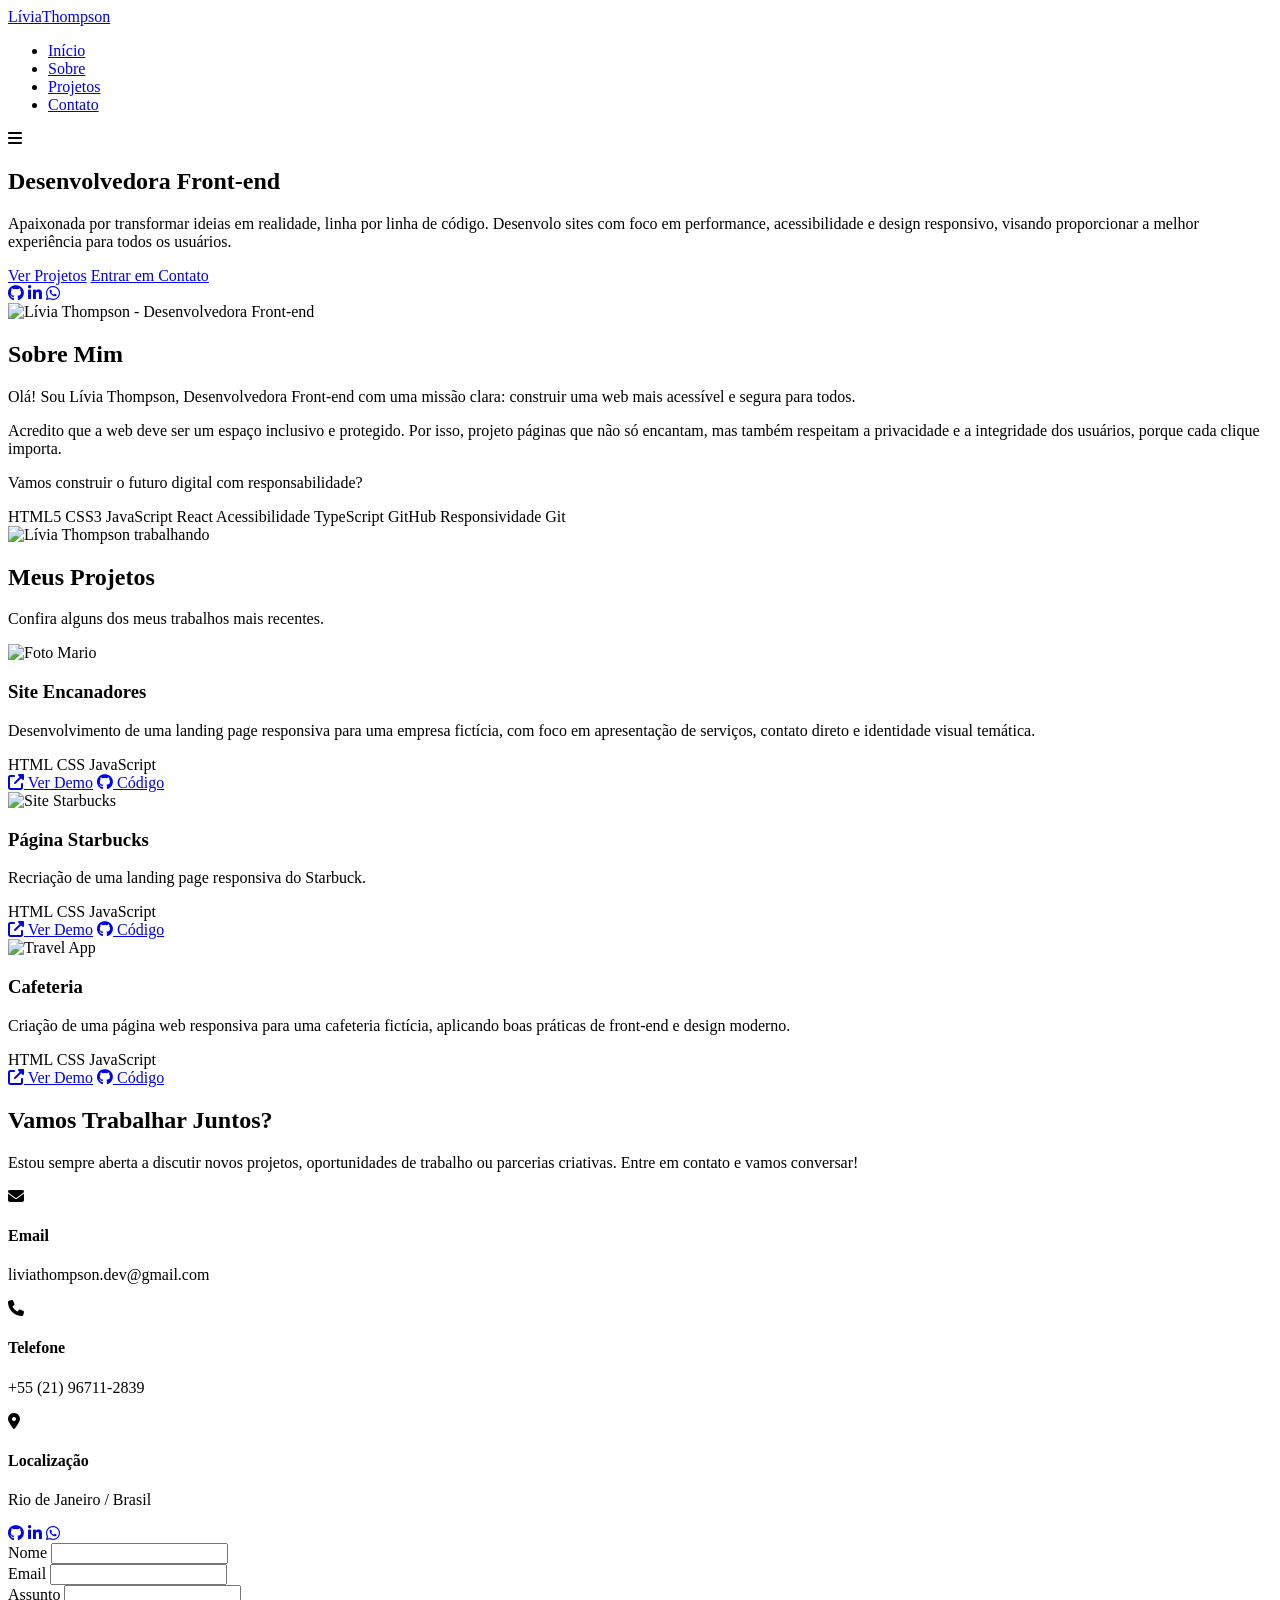
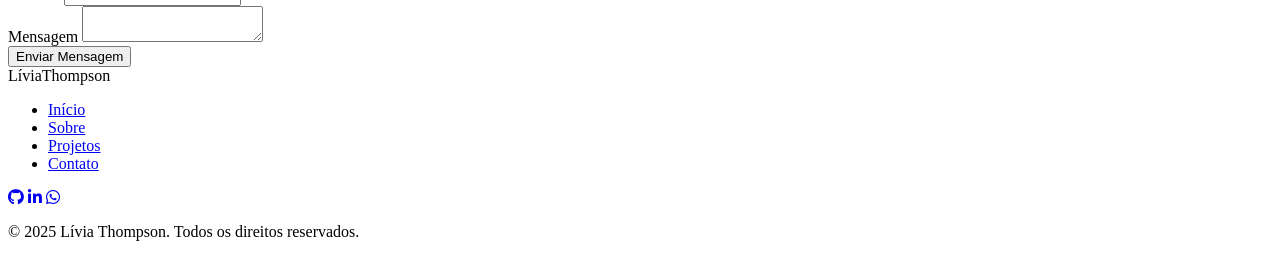
==== index.html @ 23cbab80 "Segundo Commit" ====
<!DOCTYPE html>
<html lang="pt-BR">

<head>
    <meta charset="UTF-8">
    <meta name="viewport" content="width=device-width, initial-scale=1.0">
    <title>Lívia Thompson - Desenvolvedora Front-end</title>
    <meta name="description"
        content="Portfólio de Lívia Thompson, desenvolvedora front-end especializada em React, Vue.js e desenvolvimento web responsivo. Confira meus projetos e entre em contato.">
    <meta name="keywords"
        content="desenvolvedora front-end, programadora, React, Vue.js, JavaScript, HTML, CSS, portfólio">
    <meta name="author" content="Lívia Thompson">
    <link rel="stylesheet" href="style.css">

    <!-- Open Graph / Facebook -->
    <meta property="og:type" content="website">
    <meta property="og:url" content="https://liviathompson.dev/">
    <meta property="og:title" content="Lívia Thompson - Desenvolvedora Front-end">
    <meta property="og:description"
        content="Portfólio de Lívia Thompson, desenvolvedora front-end especializada em React, Vue.js e desenvolvimento web responsivo.">
    <meta property="og:image" content="https://liviathompson.dev/images/og-image.jpg">

    <!-- Twitter -->
    <meta property="twitter:card" content="summary_large_image">
    <meta property="twitter:url" content="https://liviathompson.dev/">
    <meta property="twitter:title" content="Lívia Thompson - Desenvolvedora Front-end">
    <meta property="twitter:description"
        content="Portfólio de Lívia Thompson, desenvolvedora front-end especializada em React, Vue.js e desenvolvimento web responsivo.">
    <meta property="twitter:image" content="https://livia.thompson.dev/images/og-image.jpg">

    <!-- Favicon -->
    <link rel="icon" type="image/x-icon" href="/favicon.ico">

    <!-- Google Fonts -->
    <link rel="preconnect" href="https://fonts.googleapis.com">
    <link rel="preconnect" href="https://fonts.gstatic.com" crossorigin>
    <link
        href="https://fonts.googleapis.com/css2?family=Inter:wght@300;400;500;600;700&family=Poppins:wght@300;400;500;600;700&display=swap"
        rel="stylesheet">

    <!-- Font Awesome -->
    <link rel="stylesheet" href="https://cdnjs.cloudflare.com/ajax/libs/font-awesome/6.4.0/css/all.min.css">
</head>

<body>

    <!-- Header -->
    <header id="header">
        <div class="container">
            <nav class="navbar">
                <a href="#" class="logo">Lívia<span>Thompson</span></a>
                <ul class="nav-links">
                    <li><a href="#home" class="active">Início</a></li>
                    <li><a href="#about">Sobre</a></li>
                    <li><a href="#projects">Projetos</a></li>
                    <li><a href="#contact">Contato</a></li>
                </ul>
                <div class="hamburger">
                    <i class="fas fa-bars"></i>
                </div>
            </nav>
        </div>
    </header>

    <!-- Hero Section -->
    <section id="home" class="hero">
        <div class="container">
            <div class="hero-content">
                <div class="hero-text">
                    <h1>Desenvolvedora Front-end</h1>
                    <p>Apaixonada por transformar ideias em realidade, linha por linha de código. Desenvolo sites com foco em performance, acessibilidade e design responsivo, visando proporcionar a melhor experiência para todos os usuários.                    </p>
                    <div class="hero-btns">
                        <a href="#projects" class="btn btn-primary">Ver Projetos</a>
                        <a href="#contact" class="btn btn-outline">Entrar em Contato</a>
                    </div>
                    <div class="social-links">
                        <a href="https://github.com/Liviathompson" aria-label="GitHub" target="_blank"><i
                                class="fab fa-github"></i></a>
                        <a href="https://linkedin.com/in/líviaps-thompson-/" aria-label="LinkedIn" target="_blank"><i
                                class="fab fa-linkedin-in"></i></a>
                        <a href="https://api.whatsapp.com/send?phone=5521967112839&text=Ol%C3%A1,%20tenho%20interesse%20em%20fazer%20um%20or%C3%A7amento.%20Pode%20me%20ajudar?"
                            aria-label="whatsapp" target="_blank"><i class="fab fa-whatsapp"></i></a>
                    </div>
                </div>
                <div class="hero-image">
                    <img src="img/Lívia.jpg" alt="Lívia Thompson - Desenvolvedora Front-end">
                </div>
            </div>
        </div>
    </section>

    <!-- About Section -->
    <section id="about" class="about">
        <div class="container">
            <div class="about-content">
                <div class="about-text">
                    <h2>Sobre Mim</h2>
                    <p>Olá! Sou Lívia Thompson, Desenvolvedora Front-end com uma missão clara: construir uma web mais
                        acessível e segura para todos.
                    </p>

                    <p>Acredito que a web deve ser um espaço inclusivo e protegido. Por isso, projeto páginas que não
                        só encantam, mas também respeitam a privacidade e a integridade dos usuários, porque cada clique
                        importa.
                    <p>Vamos construir o futuro digital com responsabilidade?</p>

                    </p>
                    <div class="skills">
                        <span class="skill">HTML5</span>
                        <span class="skill">CSS3</span>
                        <span class="skill">JavaScript</span>
                        <span class="skill">React</span>
                        <span class="skill">Acessibilidade</span>
                        <span class="skill">TypeScript</span>
                        <span class="skill">GitHub</span>
                        <span class="skill">Responsividade</span>
                        <span class="skill">Git</span>
                    </div>
                </div>
                <div class="about-image">
                    <img src="img/livia1.jpg" alt="Lívia Thompson trabalhando">
                </div>
            </div>
        </div>
    </section>

    <!-- Projects Section -->
    <section id="projects" class="projects">
        <div class="container">
            <div class="text-center">
                <h2>Meus Projetos</h2>
                <p>Confira alguns dos meus trabalhos mais recentes.</p>
            </div>
            <div class="projects-grid">
                <!-- Project 1 -->
                <div class="project-card">
                    <div class="project-image">
                        <img src="img/mario.png" alt="Foto Mario">
                    </div>
                    <div class="project-info">
                        <h3>Site Encanadores</h3>
                        <p> Desenvolvimento de uma landing page responsiva para uma empresa fictícia, com foco em
                            apresentação de serviços, contato direto e identidade visual temática.</p>
                        <div class="project-tech">
                            <span class="tech-tag">HTML</span>
                            <span class="tech-tag">CSS</span>
                            <span class="tech-tag">JavaScript</span>

                        </div>
                        <div class="project-links">
                            <a href="https://liviathompson.github.io/projeto-mario-bros/" target="_blank"><i
                                    class="fas fa-external-link-alt"></i> Ver Demo</a>
                            <a href="https://github.com/Liviathompson/projeto-mario-bros" target="_blank"><i
                                    class="fab fa-github"></i> Código</a>
                        </div>
                    </div>
                </div>

                <!-- Project 2 -->
                <div class="project-card">
                    <div class="project-image">
                        <img src="img/starbucks.png" alt="Site Starbucks">
                    </div>
                    <div class="project-info">
                        <h3>Página Starbucks</h3>
                        <p>Recriação de uma landing page responsiva do Starbuck.</p>
                        <div class="project-tech">
                            <span class="tech-tag">HTML</span>
                            <span class="tech-tag">CSS</span>
                            <span class="tech-tag">JavaScript</span>

                        </div>
                        <div class="project-links">
                            <a href="https://liviathompson.github.io/projeto-starbucks/" target="_blank"><i
                                    class="fas fa-external-link-alt"></i> Ver Demo</a>
                            <a href="https://github.com/Liviathompson/projeto-starbucks" target="_blank"><i
                                    class="fab fa-github"></i> Código</a>
                        </div>
                    </div>
                </div>

                <!-- Project 3 -->
                <div class="project-card">
                    <div class="project-image">
                        <img src="img/cafe.png" alt="Travel App">
                    </div>
                    <div class="project-info">
                        <h3>Cafeteria</h3>
                        <p>Criação de uma página web responsiva para uma cafeteria fictícia, aplicando boas práticas de
                            front-end e design moderno.</p>
                        <div class="project-tech">
                            <span class="tech-tag">HTML</span>
                            <span class="tech-tag">CSS</span>
                            <span class="tech-tag">JavaScript</span>

                        </div>
                        <div class="project-links">
                            <a href="https://liviathompson.github.io/Projeto-Dev-Cafe/" target="_blank"><i
                                    class="fas fa-external-link-alt"></i> Ver Demo</a>
                            <a href="https://github.com/Liviathompson/Projeto-Dev-Cafe" target="_blank"><i
                                    class="fab fa-github"></i> Código</a>
                        </div>
                    </div>
                </div>
            </div>
        </div>
    </section>

    <!-- Contact Section -->
    <section id="contact" class="contact">
        <div class="container">
            <div class="contact-content">
                <div class="contact-info">
                    <h2>Vamos Trabalhar Juntos?</h2>
                    <p>Estou sempre aberta a discutir novos projetos, oportunidades de trabalho ou parcerias criativas.
                        Entre em contato e vamos conversar!</p>
                    <div class="contact-details">
                        <div class="contact-item">
                            <i class="fas fa-envelope"></i>
                            <div>
                                <h4>Email</h4>
                                <p>liviathompson.dev@gmail.com</p>
                            </div>
                        </div>
                        <div class="contact-item">
                            <i class="fas fa-phone"></i>
                            <div>
                                <h4>Telefone</h4>
                                <p>+55 (21) 96711-2839</p>
                            </div>
                        </div>
                        <div class="contact-item">
                            <i class="fas fa-map-marker-alt"></i>
                            <div>
                                <h4>Localização</h4>
                                <p>Rio de Janeiro / Brasil</p>
                            </div>
                        </div>
                    </div>
                    <div class="social-links">
                        <a href="https://github.com/Liviathompson" target="_blank" aria-label="GitHub"><i
                                class="fab fa-github"></i></a>
                        <a href="https://linkedin.com/in/líviaps-thompson-/" target="_blank" aria-label="LinkedIn"><i
                                class="fab fa-linkedin-in"></i></a>
                        <a href="https://api.whatsapp.com/send?phone=5521967112839&text=Ol%C3%A1,%20tenho%20interesse%20em%20fazer%20um%20or%C3%A7amento.%20Pode%20me%20ajudar?"
                            target="_blank" aria-label="Whatsapp"><i class="fab fa-whatsapp"></i></a>

                    </div>
                </div>
                <div class="contact-form">
                    <form id="form" action="https://formspree.io/f/xkgpvqrg" method="POST">
                        <div class="form-group">
                            <label for="name">Nome</label>
                            <input type="text" id="name" name="name" class="form-control" required>
                        </div>
                        <div class="form-group">
                            <label for="email">Email</label>
                            <input type="email" id="email" name="email" class="form-control" required>
                        </div>
                        <div class="form-group">
                            <label for="subject">Assunto</label>
                            <input type="text" id="subject" name="subject" class="form-control" required>
                        </div>
                        <div class="form-group">
                            <label for="message">Mensagem</label>
                            <textarea id="message" name="message" class="form-control" required></textarea>
                        </div>
                        <button type="submit" class="btn btn-primary">Enviar Mensagem</button>
                    </form>
                </div>
            </div>
        </div>
    </section>

    <!-- Footer -->
    <footer>
        <div class="container">
            <div class="footer-content">
                <div class="footer-logo">Lívia<span>Thompson</span></div>
                <ul class="footer-links">
                    <li><a href="#home">Início</a></li>
                    <li><a href="#about">Sobre</a></li>
                    <li><a href="#projects">Projetos</a></li>
                    <li><a href="#contact">Contato</a></li>
                </ul>
                <div class="footer-social">
                    <a href="https://github.com/Liviathompson" target="_blank" aria-label="GitHub"><i
                            class="fab fa-github"></i></a>
                    <a href="https://linkedin.com/in/líviaps-thompson-/" target="_blank" aria-label="LinkedIn"><i
                            class="fab fa-linkedin-in"></i></a>
                    <a href="https://api.whatsapp.com/send?phone=5521967112839&text=Ol%C3%A1,%20tenho%20interesse%20em%20fazer%20um%20or%C3%A7amento.%20Pode%20me%20ajudar?"
                        aria-label="whatsapp" target="_blank"><i class="fab fa-whatsapp"></i></a>

                </div>
            </div>
            <div class="copyright">
                <p>&copy; 2025 Lívia Thompson. Todos os direitos reservados.</p>
            </div>
        </div>
    </footer>
    <script src="script.js"></script>
</body>

</html>
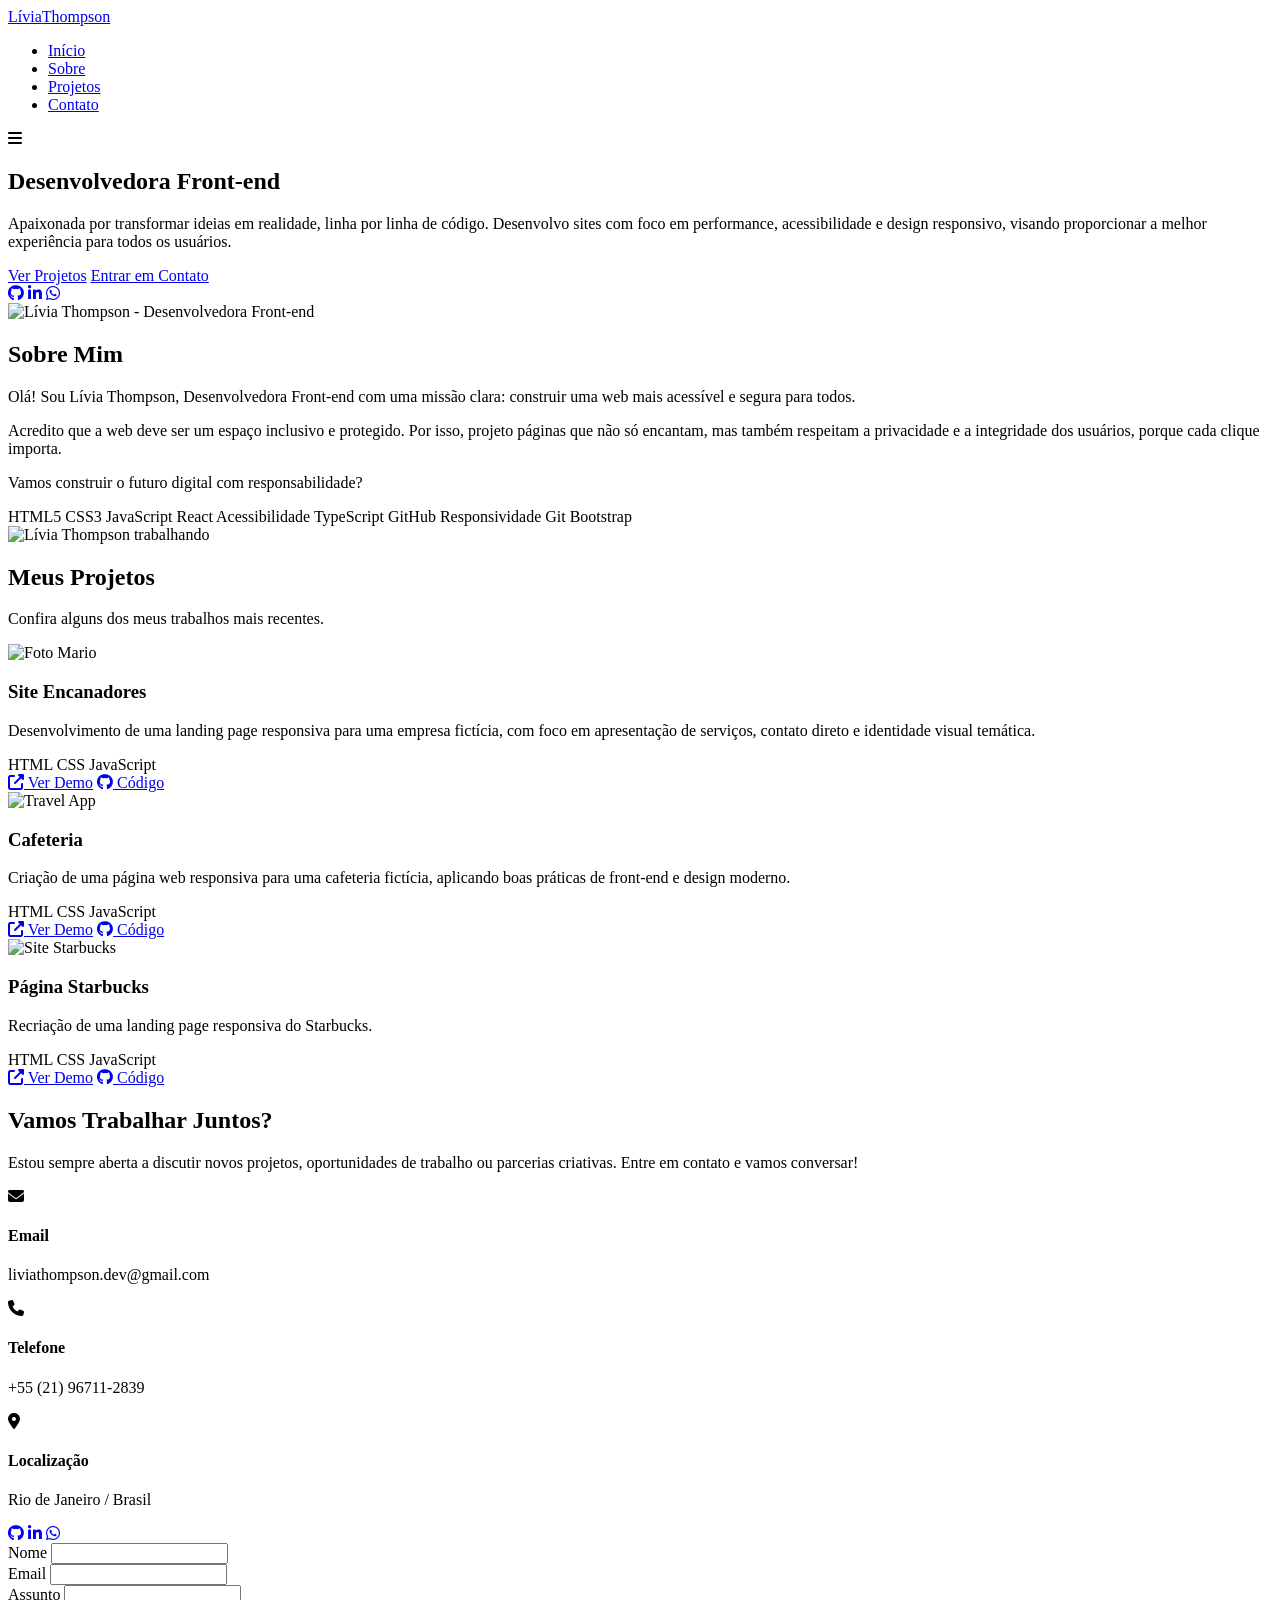
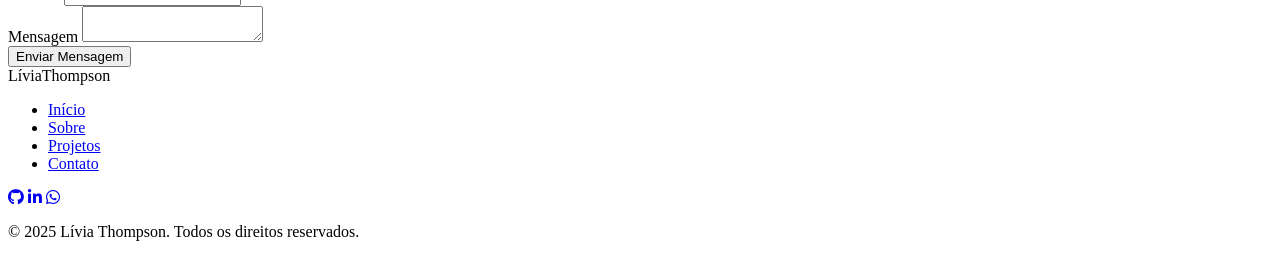
==== commit d3b2bbea: "Alterações Projetos" ====
--- a/index.html
+++ b/index.html
@@ -68,7 +68,9 @@
             <div class="hero-content">
                 <div class="hero-text">
                     <h1>Desenvolvedora Front-end</h1>
-                    <p>Apaixonada por transformar ideias em realidade, linha por linha de código. Desenvolo sites com foco em performance, acessibilidade e design responsivo, visando proporcionar a melhor experiência para todos os usuários.                    </p>
+                    <p>Apaixonada por transformar ideias em realidade, linha por linha de código. Desenvolvo sites com
+                        foco em performance, acessibilidade e design responsivo, visando proporcionar a melhor
+                        experiência para todos os usuários. </p>
                     <div class="hero-btns">
                         <a href="#projects" class="btn btn-primary">Ver Projetos</a>
                         <a href="#contact" class="btn btn-outline">Entrar em Contato</a>
@@ -115,6 +117,7 @@
                         <span class="skill">GitHub</span>
                         <span class="skill">Responsividade</span>
                         <span class="skill">Git</span>
+                        <span class="skill">Bootstrap</span>
                     </div>
                 </div>
                 <div class="about-image">
@@ -157,29 +160,7 @@
                 </div>
 
                 <!-- Project 2 -->
-                <div class="project-card">
-                    <div class="project-image">
-                        <img src="img/starbucks.png" alt="Site Starbucks">
-                    </div>
-                    <div class="project-info">
-                        <h3>Página Starbucks</h3>
-                        <p>Recriação de uma landing page responsiva do Starbuck.</p>
-                        <div class="project-tech">
-                            <span class="tech-tag">HTML</span>
-                            <span class="tech-tag">CSS</span>
-                            <span class="tech-tag">JavaScript</span>
-
-                        </div>
-                        <div class="project-links">
-                            <a href="https://liviathompson.github.io/projeto-starbucks/" target="_blank"><i
-                                    class="fas fa-external-link-alt"></i> Ver Demo</a>
-                            <a href="https://github.com/Liviathompson/projeto-starbucks" target="_blank"><i
-                                    class="fab fa-github"></i> Código</a>
-                        </div>
-                    </div>
-                </div>
-
-                <!-- Project 3 -->
+
                 <div class="project-card">
                     <div class="project-image">
                         <img src="img/cafe.png" alt="Travel App">
@@ -198,6 +179,30 @@
                             <a href="https://liviathompson.github.io/Projeto-Dev-Cafe/" target="_blank"><i
                                     class="fas fa-external-link-alt"></i> Ver Demo</a>
                             <a href="https://github.com/Liviathompson/Projeto-Dev-Cafe" target="_blank"><i
+                                    class="fab fa-github"></i> Código</a>
+                        </div>
+                    </div>
+                </div>
+
+
+                <!-- Project 3 -->
+                <div class="project-card">
+                    <div class="project-image">
+                        <img src="img/starbucks.png" alt="Site Starbucks">
+                    </div>
+                    <div class="project-info">
+                        <h3>Página Starbucks</h3>
+                        <p>Recriação de uma landing page responsiva do Starbucks.</p>
+                        <div class="project-tech">
+                            <span class="tech-tag">HTML</span>
+                            <span class="tech-tag">CSS</span>
+                            <span class="tech-tag">JavaScript</span>
+
+                        </div>
+                        <div class="project-links">
+                            <a href="https://liviathompson.github.io/projeto-starbucks/" target="_blank"><i
+                                    class="fas fa-external-link-alt"></i> Ver Demo</a>
+                            <a href="https://github.com/Liviathompson/projeto-starbucks" target="_blank"><i
                                     class="fab fa-github"></i> Código</a>
                         </div>
                     </div>
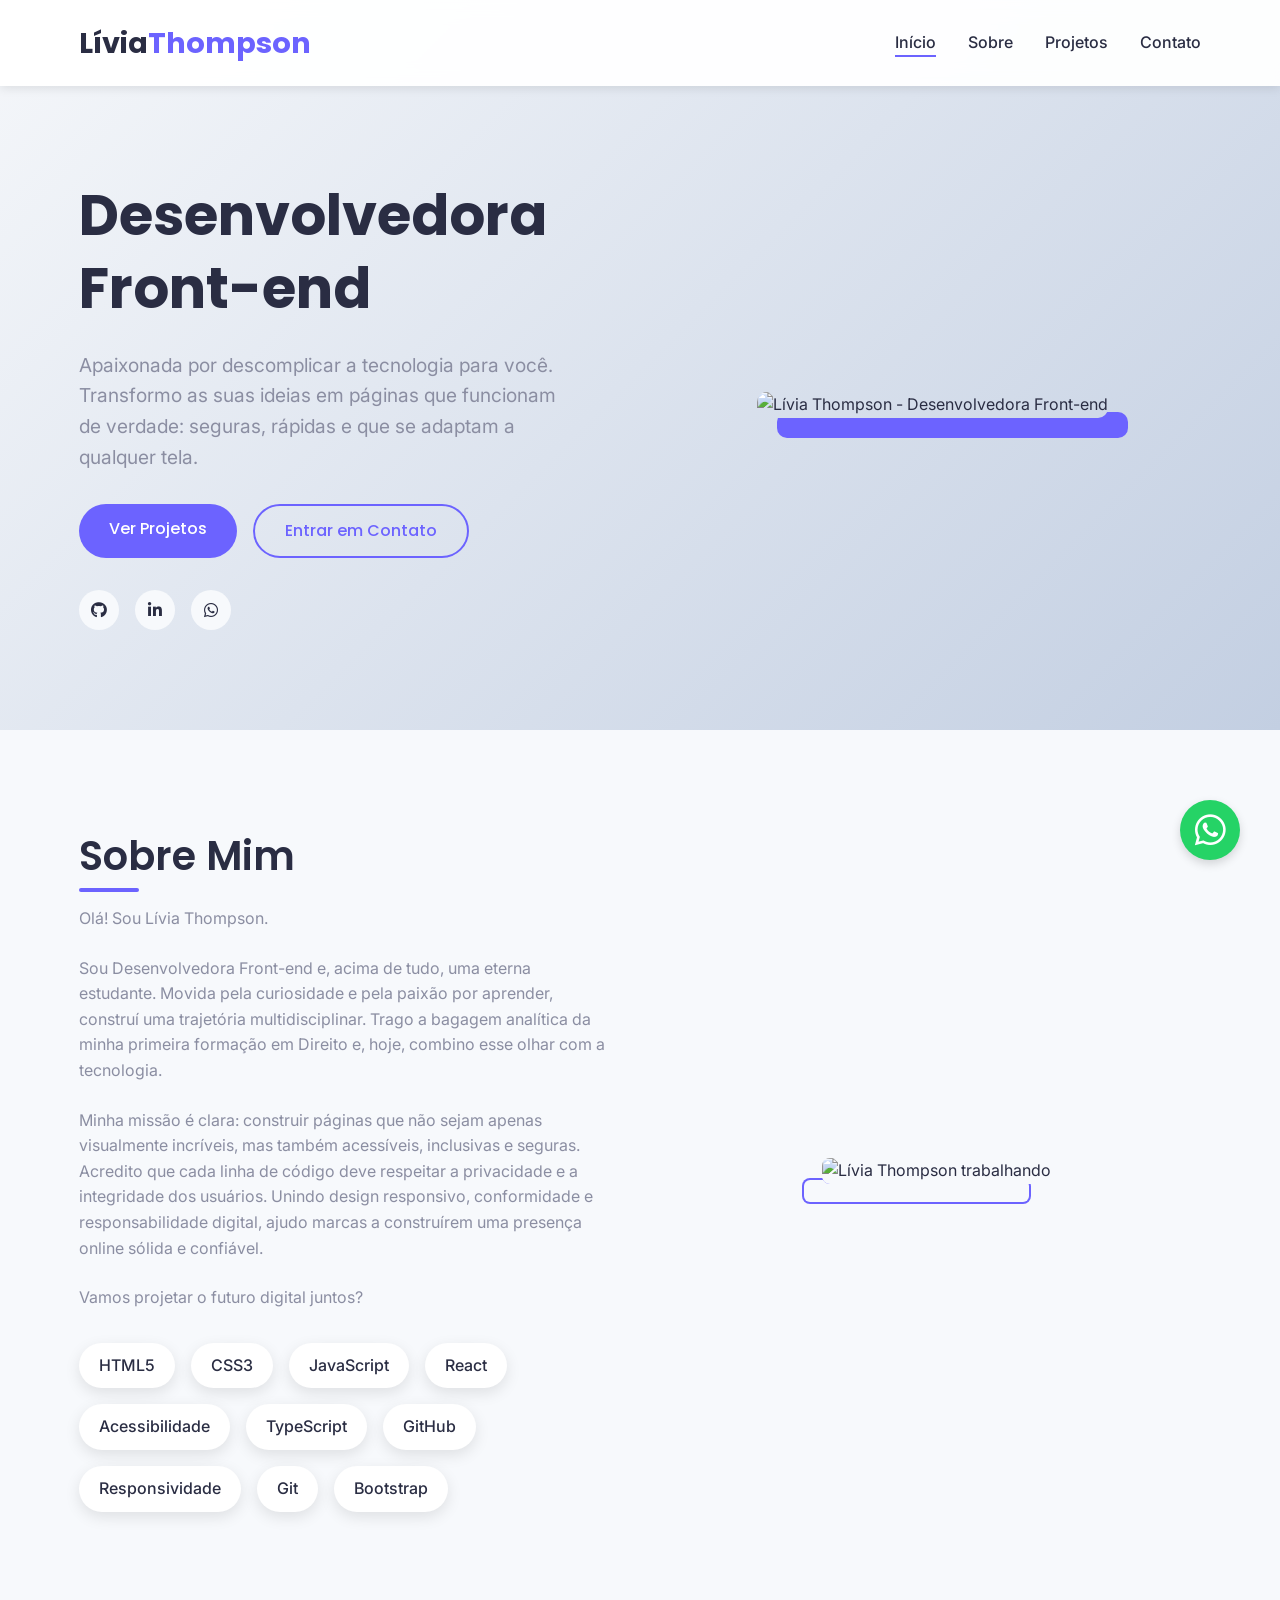
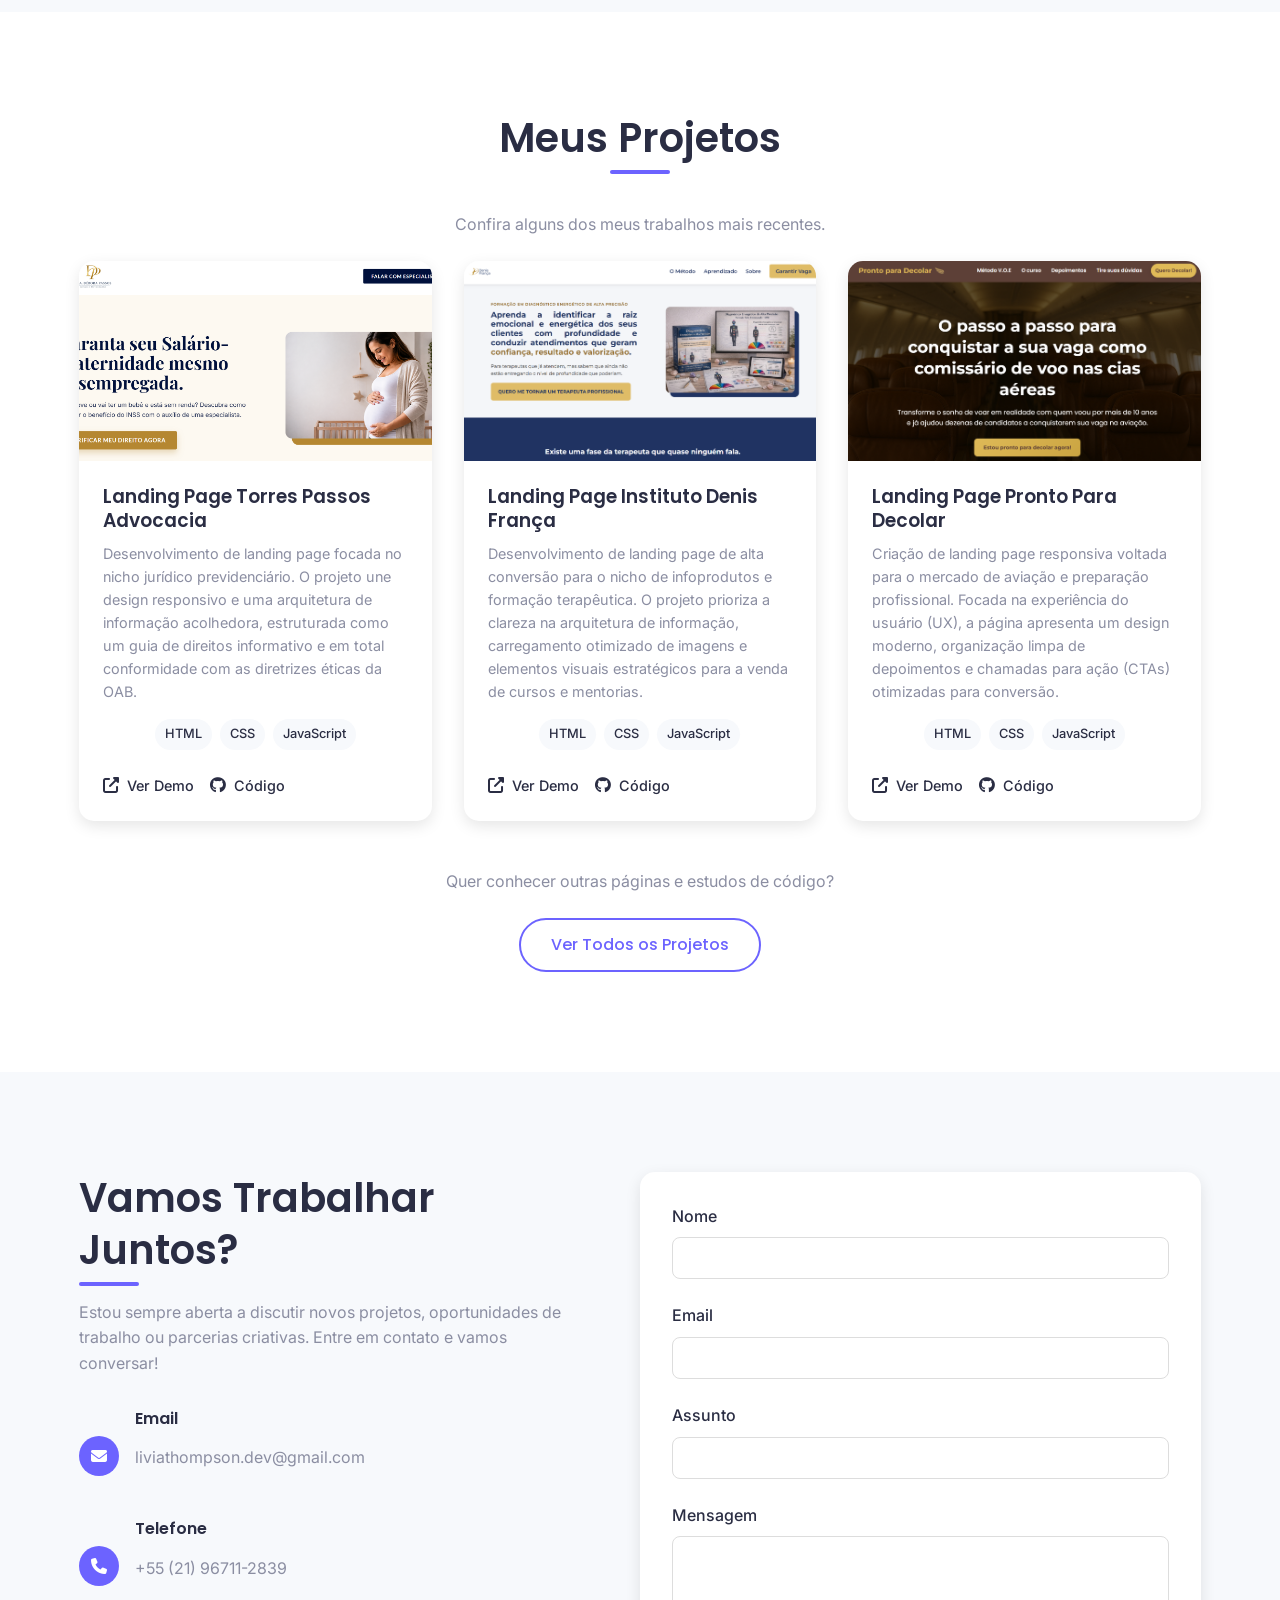
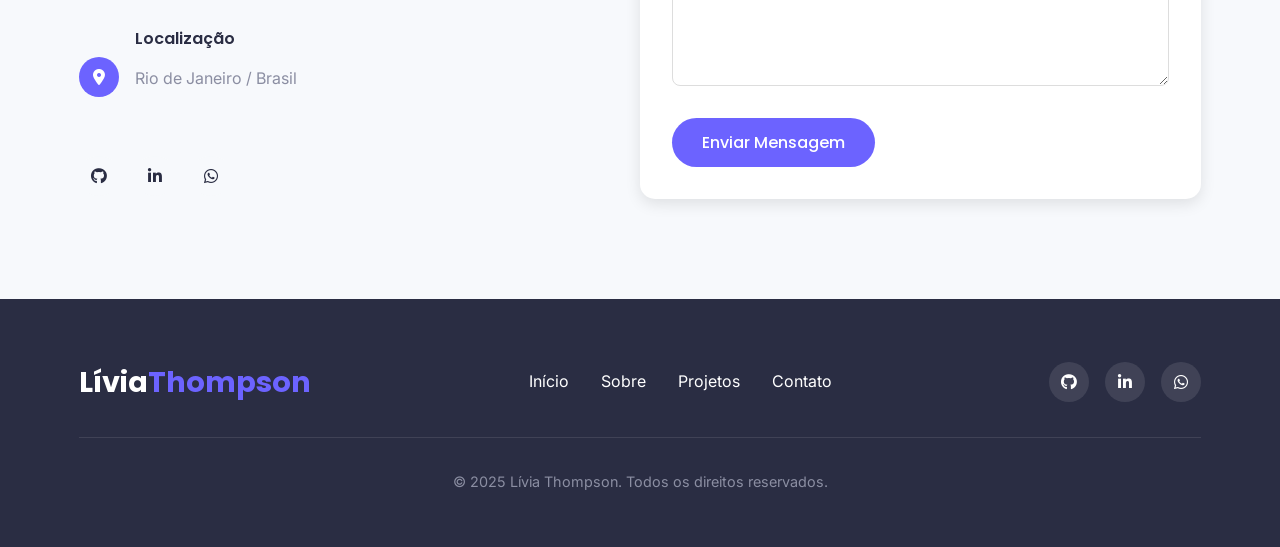
==== commit dcfaa217: "Atualizações de projetos  e ajustes" ====
--- a/index.html
+++ b/index.html
@@ -26,7 +26,7 @@
     <meta property="twitter:title" content="Lívia Thompson - Desenvolvedora Front-end">
     <meta property="twitter:description"
         content="Portfólio de Lívia Thompson, desenvolvedora front-end especializada em React, Vue.js e desenvolvimento web responsivo.">
-    <meta property="twitter:image" content="https://livia.thompson.dev/images/og-image.jpg">
+    <meta property="twitter:image" content="https://liviathompson.dev/images/og-image.jpg">
 
     <!-- Favicon -->
     <link rel="icon" type="image/x-icon" href="/favicon.ico">
@@ -68,20 +68,20 @@
             <div class="hero-content">
                 <div class="hero-text">
                     <h1>Desenvolvedora Front-end</h1>
-                    <p>Apaixonada por transformar ideias em realidade, linha por linha de código. Desenvolvo sites com
-                        foco em performance, acessibilidade e design responsivo, visando proporcionar a melhor
-                        experiência para todos os usuários. </p>
+                    <p>Apaixonada por descomplicar a tecnologia para você. Transformo as suas ideias em páginas que
+                        funcionam de verdade: seguras, rápidas e que se adaptam a qualquer tela. </p>
                     <div class="hero-btns">
                         <a href="#projects" class="btn btn-primary">Ver Projetos</a>
-                        <a href="#contact" class="btn btn-outline">Entrar em Contato</a>
+                        <a href="https://wa.me/5521967629378?text=Ol%C3%A1!" class="btn btn-outline"
+                            target="_blank">Entrar em Contato</a>
                     </div>
                     <div class="social-links">
                         <a href="https://github.com/Liviathompson" aria-label="GitHub" target="_blank"><i
                                 class="fab fa-github"></i></a>
                         <a href="https://linkedin.com/in/líviaps-thompson-/" aria-label="LinkedIn" target="_blank"><i
                                 class="fab fa-linkedin-in"></i></a>
-                        <a href="https://api.whatsapp.com/send?phone=5521967112839&text=Ol%C3%A1,%20tenho%20interesse%20em%20fazer%20um%20or%C3%A7amento.%20Pode%20me%20ajudar?"
-                            aria-label="whatsapp" target="_blank"><i class="fab fa-whatsapp"></i></a>
+                        <a href="https://wa.me/5521967629378?text=Ol%C3%A1!?" aria-label="whatsapp" target="_blank"><i
+                                class="fab fa-whatsapp"></i></a>
                     </div>
                 </div>
                 <div class="hero-image">
@@ -97,16 +97,17 @@
             <div class="about-content">
                 <div class="about-text">
                     <h2>Sobre Mim</h2>
-                    <p>Olá! Sou Lívia Thompson, Desenvolvedora Front-end com uma missão clara: construir uma web mais
-                        acessível e segura para todos.
+                    <p>Olá! Sou Lívia Thompson.
                     </p>
 
-                    <p>Acredito que a web deve ser um espaço inclusivo e protegido. Por isso, projeto páginas que não
-                        só encantam, mas também respeitam a privacidade e a integridade dos usuários, porque cada clique
-                        importa.
-                    <p>Vamos construir o futuro digital com responsabilidade?</p>
-
-                    </p>
+                    <p>Sou Desenvolvedora Front-end e, acima de tudo, uma eterna estudante. Movida pela curiosidade e
+                        pela paixão por aprender, construí uma trajetória multidisciplinar. Trago a bagagem analítica da
+                        minha primeira formação em Direito e, hoje, combino esse olhar com a tecnologia.</p>
+                    <p>Minha missão é clara: construir páginas que não sejam apenas visualmente incríveis, mas também
+                        acessíveis, inclusivas e seguras. Acredito que cada linha de código deve respeitar a privacidade
+                        e a integridade dos usuários. Unindo design responsivo, conformidade e responsabilidade digital,
+                        ajudo marcas a construírem uma presença online sólida e confiável.</p>
+                    <p>Vamos projetar o futuro digital juntos?</p>
                     <div class="skills">
                         <span class="skill">HTML5</span>
                         <span class="skill">CSS3</span>
@@ -138,12 +139,13 @@
                 <!-- Project 1 -->
                 <div class="project-card">
                     <div class="project-image">
-                        <img src="img/mario.png" alt="Foto Mario">
+                        <img src="img/torrespassoss.png" alt="Landing Page Torres Passos Advocacia">
                     </div>
                     <div class="project-info">
-                        <h3>Site Encanadores</h3>
-                        <p> Desenvolvimento de uma landing page responsiva para uma empresa fictícia, com foco em
-                            apresentação de serviços, contato direto e identidade visual temática.</p>
+                        <h3>Landing Page Torres Passos Advocacia</h3>
+                        <p> Desenvolvimento de landing page focada no nicho jurídico previdenciário. O projeto une
+                            design responsivo e uma arquitetura de informação acolhedora, estruturada como um guia de
+                            direitos informativo e em total conformidade com as diretrizes éticas da OAB.</p>
                         <div class="project-tech">
                             <span class="tech-tag">HTML</span>
                             <span class="tech-tag">CSS</span>
@@ -151,9 +153,9 @@
 
                         </div>
                         <div class="project-links">
-                            <a href="https://liviathompson.github.io/projeto-mario-bros/" target="_blank"><i
+                            <a href="https://torrespassosadvocacia.com.br/" target="_blank"><i
                                     class="fas fa-external-link-alt"></i> Ver Demo</a>
-                            <a href="https://github.com/Liviathompson/projeto-mario-bros" target="_blank"><i
+                            <a href="https://github.com/Liviathompson/Debora-Passos" target="_blank"><i
                                     class="fab fa-github"></i> Código</a>
                         </div>
                     </div>
@@ -163,12 +165,14 @@
 
                 <div class="project-card">
                     <div class="project-image">
-                        <img src="img/cafe.png" alt="Travel App">
+                        <img src="img/denisfranca.png" alt="Landing Page Instituto Denis França">
                     </div>
                     <div class="project-info">
-                        <h3>Cafeteria</h3>
-                        <p>Criação de uma página web responsiva para uma cafeteria fictícia, aplicando boas práticas de
-                            front-end e design moderno.</p>
+                        <h3>Landing Page Instituto Denis França</h3>
+                        <p>Desenvolvimento de landing page de alta conversão para o nicho de infoprodutos e formação
+                            terapêutica. O projeto prioriza a clareza na arquitetura de informação, carregamento
+                            otimizado de imagens e elementos visuais estratégicos para a venda de cursos e mentorias.
+                        </p>
                         <div class="project-tech">
                             <span class="tech-tag">HTML</span>
                             <span class="tech-tag">CSS</span>
@@ -176,9 +180,9 @@
 
                         </div>
                         <div class="project-links">
-                            <a href="https://liviathompson.github.io/Projeto-Dev-Cafe/" target="_blank"><i
+                            <a href="https://diagnostico.institutodenisfranca.com/" target="_blank"><i
                                     class="fas fa-external-link-alt"></i> Ver Demo</a>
-                            <a href="https://github.com/Liviathompson/Projeto-Dev-Cafe" target="_blank"><i
+                            <a href="https://github.com/Liviathompson/Site-Denis-Diagnostico" target="_blank"><i
                                     class="fab fa-github"></i> Código</a>
                         </div>
                     </div>
@@ -188,11 +192,13 @@
                 <!-- Project 3 -->
                 <div class="project-card">
                     <div class="project-image">
-                        <img src="img/starbucks.png" alt="Site Starbucks">
+                        <img src="img/prontoparadecolar.png" alt="Landing Page Pronto Para Decolar">
                     </div>
                     <div class="project-info">
-                        <h3>Página Starbucks</h3>
-                        <p>Recriação de uma landing page responsiva do Starbucks.</p>
+                        <h3>Landing Page Pronto Para Decolar</h3>
+                        <p>Criação de landing page responsiva voltada para o mercado de aviação e preparação
+                            profissional. Focada na experiência do usuário (UX), a página apresenta um design moderno,
+                            organização limpa de depoimentos e chamadas para ação (CTAs) otimizadas para conversão.</p>
                         <div class="project-tech">
                             <span class="tech-tag">HTML</span>
                             <span class="tech-tag">CSS</span>
@@ -200,15 +206,24 @@
 
                         </div>
                         <div class="project-links">
-                            <a href="https://liviathompson.github.io/projeto-starbucks/" target="_blank"><i
+                            <a href="https://fernandacostacarreira.com.br/" target="_blank"><i
                                     class="fas fa-external-link-alt"></i> Ver Demo</a>
-                            <a href="https://github.com/Liviathompson/projeto-starbucks" target="_blank"><i
+                            <a href="https://github.com/Liviathompson/Site_Fe" target="_blank"><i
                                     class="fab fa-github"></i> Código</a>
                         </div>
                     </div>
                 </div>
             </div>
         </div>
+
+        </div>
+        <div class="text-center" style="margin-top: 3rem;">
+            <p style="margin-bottom: 1.5rem;">Quer conhecer outras páginas e estudos de código?</p>
+            <a href="projetos.html" class="btn btn-outline">Ver Todos os Projetos</a>
+        </div>
+
+        </div>
+    </section>
     </section>
 
     <!-- Contact Section -->
@@ -247,8 +262,8 @@
                                 class="fab fa-github"></i></a>
                         <a href="https://linkedin.com/in/líviaps-thompson-/" target="_blank" aria-label="LinkedIn"><i
                                 class="fab fa-linkedin-in"></i></a>
-                        <a href="https://api.whatsapp.com/send?phone=5521967112839&text=Ol%C3%A1,%20tenho%20interesse%20em%20fazer%20um%20or%C3%A7amento.%20Pode%20me%20ajudar?"
-                            target="_blank" aria-label="Whatsapp"><i class="fab fa-whatsapp"></i></a>
+                        <a href="https://wa.me/5521967629378?text=Ol%C3%A1!" target="_blank" aria-label="Whatsapp"><i
+                                class="fab fa-whatsapp"></i></a>
 
                     </div>
                 </div>
@@ -293,8 +308,8 @@
                             class="fab fa-github"></i></a>
                     <a href="https://linkedin.com/in/líviaps-thompson-/" target="_blank" aria-label="LinkedIn"><i
                             class="fab fa-linkedin-in"></i></a>
-                    <a href="https://api.whatsapp.com/send?phone=5521967112839&text=Ol%C3%A1,%20tenho%20interesse%20em%20fazer%20um%20or%C3%A7amento.%20Pode%20me%20ajudar?"
-                        aria-label="whatsapp" target="_blank"><i class="fab fa-whatsapp"></i></a>
+                    <a href="https://wa.me/5521967629378?text=Ol%C3%A1!?" aria-label="whatsapp" target="_blank"><i
+                            class="fab fa-whatsapp"></i></a>
 
                 </div>
             </div>
@@ -304,6 +319,12 @@
         </div>
     </footer>
     <script src="script.js"></script>
+
+
+    <a href="https://wa.me/5521967629378?text=Ol%C3%A1!" class="whatsapp-float" target="_blank"
+        aria-label="Falar no WhatsApp">
+        <i class="fab fa-whatsapp"></i>
+    </a>
 </body>
 
 </html>
--- a/style.css
+++ b/style.css
@@ -0,0 +1,820 @@
+ :root {
+     --primary-color: #6C63FF;
+     --primary-dark: #5a52d5;
+     --secondary-color: #FF6584;
+     --dark-color: #2A2D43;
+     --light-color: #F7F9FC;
+     --gray-color: #8B8EA2;
+     --white: #FFFFFF;
+     --shadow: 0 5px 15px rgba(0, 0, 0, 0.1);
+     --transition: all 0.3s ease;
+ }
+
+ * {
+     margin: 0;
+     padding: 0;
+     box-sizing: border-box;
+ }
+
+ html {
+     scroll-behavior: smooth;
+ }
+
+ body {
+     font-family: 'Inter', sans-serif;
+     line-height: 1.6;
+     color: var(--dark-color);
+     background-color: var(--white);
+     overflow-x: hidden;
+ }
+
+ h1,
+ h2,
+ h3,
+ h4,
+ h5,
+ h6 {
+     font-family: 'Poppins', sans-serif;
+     font-weight: 600;
+     line-height: 1.3;
+     margin-bottom: 1rem;
+ }
+
+ h1 {
+     font-size: 3.5rem;
+     font-weight: 700;
+ }
+
+ h2 {
+     font-size: 2.5rem;
+     position: relative;
+     display: inline-block;
+     margin-bottom: 3rem;
+ }
+
+ h2::after {
+     content: '';
+     position: absolute;
+     bottom: -10px;
+     left: 0;
+     width: 60px;
+     height: 4px;
+     background-color: var(--primary-color);
+     border-radius: 2px;
+ }
+
+ p {
+     margin-bottom: 1.5rem;
+     color: var(--gray-color);
+ }
+
+ a {
+     text-decoration: none;
+     color: inherit;
+     transition: var(--transition);
+ }
+
+ ul {
+     list-style: none;
+ }
+
+ img {
+     max-width: 100%;
+     height: auto;
+ }
+
+ .container {
+     width: 90%;
+     max-width: 1200px;
+     margin: 0 auto;
+     padding: 0 15px;
+ }
+
+ .btn {
+     display: inline-block;
+     padding: 12px 30px;
+     border-radius: 50px;
+     font-weight: 500;
+     cursor: pointer;
+     transition: var(--transition);
+     border: none;
+     font-family: 'Poppins', sans-serif;
+     font-size: 1rem;
+ }
+
+ .btn-primary {
+     background-color: var(--primary-color);
+     color: var(--white);
+ }
+
+ .btn-primary:hover {
+     background-color: var(--primary-dark);
+     transform: translateY(-3px);
+     box-shadow: var(--shadow);
+ }
+
+ .btn-outline {
+     background-color: transparent;
+     color: var(--primary-color);
+     border: 2px solid var(--primary-color);
+ }
+
+ .btn-outline:hover {
+     background-color: var(--primary-color);
+     color: var(--white);
+     transform: translateY(-3px);
+     box-shadow: var(--shadow);
+ }
+
+ section {
+     padding: 100px 0;
+ }
+
+ .text-center {
+     text-align: center;
+ }
+
+ .text-center h2::after {
+     left: 50%;
+     transform: translateX(-50%);
+ }
+
+ /* Header */
+ header {
+     position: fixed;
+     top: 0;
+     left: 0;
+     width: 100%;
+     z-index: 1000;
+     background-color: rgba(255, 255, 255, 0.95);
+     backdrop-filter: blur(10px);
+     box-shadow: 0 2px 10px rgba(0, 0, 0, 0.1);
+     transition: var(--transition);
+ }
+
+ header.scrolled {
+     padding: 10px 0;
+ }
+
+ .navbar {
+     display: flex;
+     justify-content: space-between;
+     align-items: center;
+     padding: 20px 0;
+ }
+
+ .logo {
+     font-family: 'Poppins', sans-serif;
+     font-size: 1.8rem;
+     font-weight: 700;
+     color: var(--dark-color);
+ }
+
+ .logo span {
+     color: var(--primary-color);
+ }
+
+ .nav-links {
+     display: flex;
+     gap: 2rem;
+ }
+
+ .nav-links a {
+     font-weight: 500;
+     position: relative;
+
+     &:hover {
+         color: var(--primary-color);
+     }
+
+
+ }
+
+ .nav-links a::after {
+     content: '';
+     position: absolute;
+     bottom: -5px;
+     left: 0;
+     width: 0;
+     height: 2px;
+     background-color: var(--primary-color);
+     transition: var(--transition);
+
+
+
+ }
+
+ .nav-links a:hover::after {
+     width: 100%;
+
+ }
+
+ .nav-links a.active::after {
+     width: 100%;
+
+ }
+
+ .hamburger {
+     display: none;
+     cursor: pointer;
+     font-size: 1.5rem;
+ }
+
+ /* Hero Section */
+ .hero {
+     padding: 180px 0 100px;
+     background: linear-gradient(135deg, #f5f7fa 0%, #c3cfe2 100%);
+     position: relative;
+     overflow: hidden;
+ }
+
+ .hero-content {
+     display: flex;
+     align-items: center;
+     justify-content: space-between;
+     gap: 3rem;
+ }
+
+ .hero-text {
+     flex: 1;
+ }
+
+ .hero-text h1 {
+     margin-bottom: 1.5rem;
+ }
+
+ .hero-text p {
+     font-size: 1.2rem;
+     margin-bottom: 2rem;
+     max-width: 500px;
+ }
+
+ .hero-btns {
+     display: flex;
+     gap: 1rem;
+     margin-bottom: 2rem;
+ }
+
+ .hero-image {
+     flex: 1;
+     text-align: center;
+     position: relative;
+ }
+
+ .hero-image img {
+     width: 100%;
+     max-width: 420px;
+     aspect-ratio: 1 / 1;
+     object-fit: cover;
+     border-radius: 10px;
+     /* Cria um quadrado roxo sólido deslocado para trás da foto */
+     box-shadow: 20px 20px 0px var(--primary-color);
+     transition: all 0.4s ease;
+ }
+
+ .hero-image img:hover {
+     transform: translate(-5px, -5px);
+     box-shadow: 25px 25px 0px var(--primary-dark);
+ }
+
+ .social-links {
+     display: flex;
+     gap: 1rem;
+ }
+
+ .social-links a {
+     display: flex;
+     align-items: center;
+     justify-content: center;
+     width: 40px;
+     height: 40px;
+     border-radius: 50%;
+     background-color: var(--light-color);
+     color: var(--dark-color);
+     transition: var(--transition);
+ }
+
+ .social-links a:hover {
+     background-color: var(--primary-color);
+     color: var(--white);
+     transform: translateY(-3px);
+ }
+
+ /* About Section */
+ .about {
+     background-color: var(--light-color);
+ }
+
+ .about-content {
+     display: flex;
+     align-items: center;
+     gap: 4rem;
+ }
+
+ .about-text {
+     flex: 1;
+ }
+
+ .about-text h2 {
+     margin-bottom: 1.5rem;
+ }
+
+ .about-text p {
+     margin-bottom: 1.5rem;
+ }
+
+ .skills {
+     display: flex;
+     flex-wrap: wrap;
+     gap: 1rem;
+     margin-top: 2rem;
+ }
+
+ .skill {
+     background-color: var(--white);
+     padding: 10px 20px;
+     border-radius: 50px;
+     box-shadow: var(--shadow);
+     font-weight: 500;
+     transition: var(--transition);
+ }
+
+ .skill:hover {
+     transform: translateY(-5px);
+     background-color: var(--primary-color);
+     color: var(--white);
+ }
+
+ .about-image {
+     flex: 1;
+     text-align: center;
+ }
+
+ .about-image img {
+     width: 100%;
+     max-width: 360px;
+     aspect-ratio: 4 / 5;
+     /* Formato retrato */
+     object-fit: cover;
+     border-radius: 8px;
+     /* Cantos mais retos, mais "sérios" */
+     /* Cria uma moldura roxa deslocada para baixo e para a esquerda */
+     box-shadow: -20px 20px 0px -2px var(--light-color), -20px 20px 0px var(--primary-color);
+     transition: all 0.4s ease;
+ }
+
+ .about-image img:hover {
+     transform: translate(5px, -5px);
+     /* Aumenta a separação da sombra ao passar o mouse */
+     box-shadow: -25px 25px 0px -2px var(--light-color), -25px 25px 0px var(--primary-dark);
+ }
+
+ /* Projects Section */
+ .projects-grid {
+     display: grid;
+     grid-template-columns: repeat(auto-fill, minmax(350px, 1fr));
+     gap: 2rem;
+ }
+
+ .project-card {
+     background-color: var(--white);
+     border-radius: 15px;
+     overflow: hidden;
+     box-shadow: var(--shadow);
+     transition: var(--transition);
+ }
+
+ .project-card:hover {
+     transform: translateY(-10px);
+     box-shadow: 0 15px 30px rgba(0, 0, 0, 0.15);
+ }
+
+ .project-image {
+     height: 200px;
+     overflow: hidden;
+ }
+
+ .project-image img {
+     width: 100%;
+     height: 100%;
+     object-fit: cover;
+     transition: var(--transition);
+ }
+
+ .project-card:hover .project-image img {
+     transform: scale(1.1);
+ }
+
+ .project-info {
+     padding: 1.5rem;
+ }
+
+ .project-info h3 {
+     margin-bottom: 0.5rem;
+ }
+
+ .project-info p {
+     margin-bottom: 1rem;
+     font-size: 0.9rem;
+ }
+
+ .project-tech {
+     display: flex;
+     justify-content: center;
+     flex-wrap: wrap;
+     gap: 0.5rem;
+     margin-bottom: 1.5rem;
+ }
+
+ .tech-tag {
+     background-color: var(--light-color);
+     padding: 5px 10px;
+     border-radius: 20px;
+     font-size: 0.8rem;
+     font-weight: 500;
+ }
+
+ .project-links {
+     display: flex;
+     gap: 1rem;
+ }
+
+ .project-links a {
+     font-size: 0.9rem;
+     font-weight: 500;
+     display: flex;
+     align-items: center;
+     gap: 0.5rem;
+ }
+
+ .project-links a i {
+     font-size: 1rem;
+ }
+
+ /* Contact Section */
+ .contact {
+     background-color: var(--light-color);
+ }
+
+ .contact-content {
+     display: flex;
+     gap: 4rem;
+ }
+
+ .contact-info {
+     flex: 1;
+ }
+
+ .contact-info h2 {
+     margin-bottom: 1.5rem;
+ }
+
+ .contact-info p {
+     margin-bottom: 2rem;
+ }
+
+ .contact-details {
+     margin-bottom: 2rem;
+ }
+
+ .contact-item {
+     display: flex;
+     align-items: center;
+     gap: 1rem;
+     margin-bottom: 1rem;
+ }
+
+ .contact-item i {
+     width: 40px;
+     height: 40px;
+     display: flex;
+     align-items: center;
+     justify-content: center;
+     background-color: var(--primary-color);
+     color: var(--white);
+     border-radius: 50%;
+ }
+
+ .contact-form {
+     flex: 1;
+     background-color: var(--white);
+     padding: 2rem;
+     border-radius: 15px;
+     box-shadow: var(--shadow);
+ }
+
+ .form-group {
+     margin-bottom: 1.5rem;
+ }
+
+ .form-group label {
+     display: block;
+     margin-bottom: 0.5rem;
+     font-weight: 500;
+ }
+
+ .form-control {
+     width: 100%;
+     padding: 12px 15px;
+     border: 1px solid #ddd;
+     border-radius: 8px;
+     font-family: 'Inter', sans-serif;
+     transition: var(--transition);
+ }
+
+ .form-control:focus {
+     border-color: var(--primary-color);
+     outline: none;
+     box-shadow: 0 0 0 3px rgba(108, 99, 255, 0.2);
+ }
+
+ textarea.form-control {
+     min-height: 150px;
+     resize: vertical;
+ }
+
+ /* Footer */
+ footer {
+     background-color: var(--dark-color);
+     color: var(--white);
+     padding: 60px 0 30px;
+ }
+
+ .footer-content {
+     display: flex;
+     justify-content: space-between;
+     align-items: center;
+     margin-bottom: 2rem;
+ }
+
+ .footer-logo {
+     font-family: 'Poppins', sans-serif;
+     font-size: 1.8rem;
+     font-weight: 700;
+ }
+
+ .footer-logo span {
+     color: var(--primary-color);
+ }
+
+ .footer-links {
+     display: flex;
+     gap: 2rem;
+ }
+
+ .footer-links a {
+     transition: var(--transition);
+ }
+
+ .footer-links a:hover {
+     color: var(--primary-color);
+ }
+
+ .footer-social {
+     display: flex;
+     gap: 1rem;
+ }
+
+ .footer-social a {
+     display: flex;
+     align-items: center;
+     justify-content: center;
+     width: 40px;
+     height: 40px;
+     border-radius: 50%;
+     background-color: rgba(255, 255, 255, 0.1);
+     transition: var(--transition);
+ }
+
+ .footer-social a:hover {
+     background-color: var(--primary-color);
+     transform: translateY(-3px);
+ }
+
+ .copyright {
+     text-align: center;
+     padding-top: 2rem;
+     border-top: 1px solid rgba(255, 255, 255, 0.1);
+     font-size: 0.9rem;
+     color: var(--gray-color);
+ }
+
+ /* =========================================
+   Botão WhatsApp Flutuante
+   ========================================= */
+ .whatsapp-float {
+     position: fixed;
+     width: 60px;
+     height: 60px;
+     bottom: 40px;
+     right: 40px;
+     background-color: #25d366;
+     /* Verde oficial do WhatsApp */
+     color: var(--white);
+     border-radius: 50%;
+     text-align: center;
+     font-size: 35px;
+     box-shadow: 0 4px 10px rgba(0, 0, 0, 0.15);
+     z-index: 1000;
+     display: flex;
+     align-items: center;
+     justify-content: center;
+     transition: var(--transition);
+ }
+
+ .whatsapp-float:hover {
+     background-color: #128C7E;
+     /* Verde mais escuro no hover */
+     color: var(--white);
+     transform: translateY(-5px) scale(1.05);
+     box-shadow: 0 8px 15px rgba(0, 0, 0, 0.2);
+ }
+
+ /* =========================================
+   Header da Página de Projetos
+   ========================================= */
+ .portfolio-header {
+     padding: 150px 0 60px;
+     background-color: var(--light-color);
+     border-bottom: 1px solid rgba(0, 0, 0, 0.05);
+     /* Linha bem suave para separar dos projetos */
+ }
+
+ .portfolio-header h1 {
+     font-size: 3rem;
+     margin-bottom: 0.5rem;
+ }
+
+ .portfolio-header p {
+     font-size: 1.15rem;
+     max-width: 600px;
+     margin: 0 auto 2rem auto;
+ }
+
+ /* Estilo da lista com ícones */
+ .portfolio-features {
+     display: flex;
+     justify-content: center;
+     gap: 2rem;
+     list-style: none;
+     flex-wrap: wrap;
+ }
+
+ .portfolio-features li {
+     background-color: var(--white);
+     padding: 10px 20px;
+     border-radius: 50px;
+     font-weight: 500;
+     font-size: 1rem;
+     color: var(--dark-color);
+     box-shadow: var(--shadow);
+     display: flex;
+     align-items: center;
+     gap: 10px;
+     transition: var(--transition);
+ }
+
+ .portfolio-features li:hover {
+     transform: translateY(-3px);
+     box-shadow: 0 8px 20px rgba(0, 0, 0, 0.1);
+ }
+
+ .portfolio-features li i {
+     color: var(--primary-color);
+     font-size: 1.2rem;
+ }
+
+ /* Ajuste para dispositivos móveis */
+ @media (max-width: 576px) {
+     .portfolio-features {
+         flex-direction: column;
+         gap: 1rem;
+         align-items: center;
+     }
+
+     .portfolio-features li {
+         width: 100%;
+         max-width: 300px;
+         justify-content: center;
+     }
+ }
+
+ /* Responsive Design */
+ @media (max-width: 992px) {
+     h1 {
+         font-size: 2.8rem;
+     }
+
+     h2 {
+         font-size: 2.2rem;
+     }
+
+     .hero-content,
+     .about-content,
+     .contact-content {
+         flex-direction: column;
+     }
+
+     .hero-text,
+     .about-text,
+     .contact-info {
+         text-align: center;
+     }
+
+     .hero-btns {
+         justify-content: center;
+     }
+
+     .social-links {
+         justify-content: center;
+     }
+
+     .about-image,
+     .hero-image {
+         order: -1;
+     }
+ }
+
+ @media (max-width: 768px) {
+     .navbar {
+         padding: 15px 0;
+     }
+
+     .nav-links {
+         position: fixed;
+         top: 80px;
+         left: -100%;
+         width: 100%;
+         height: calc(100vh - 80px);
+         background-color: var(--white);
+         flex-direction: column;
+         align-items: center;
+         justify-content: flex-start;
+         padding-top: 3rem;
+         gap: 2rem;
+         transition: var(--transition);
+         box-shadow: 0 10px 20px rgba(0, 0, 0, 0.1);
+     }
+
+     .nav-links.active {
+         left: 0;
+     }
+
+     .hamburger {
+         display: block;
+     }
+
+     .footer-content {
+         flex-direction: column;
+         gap: 2rem;
+         text-align: center;
+     }
+
+     .footer-links {
+         flex-direction: column;
+         gap: 1rem;
+     }
+ }
+
+ @media (max-width: 576px) {
+     h1 {
+         font-size: 2.2rem;
+     }
+
+     h2 {
+         font-size: 1.8rem;
+     }
+
+     section {
+         padding: 80px 0;
+     }
+
+     .hero {
+         padding: 150px 0 80px;
+     }
+
+     .hero-btns {
+         flex-direction: column;
+         align-items: center;
+     }
+
+     .btn {
+         width: 100%;
+         max-width: 250px;
+         text-align: center;
+     }
+
+     .projects-grid {
+         grid-template-columns: 1fr;
+     }
+ }
+
+ @media (max-width: 768px) {
+     .whatsapp-float {
+         width: 50px;
+         height: 50px;
+         bottom: 20px;
+         right: 20px;
+         font-size: 30px;
+     }
+ }
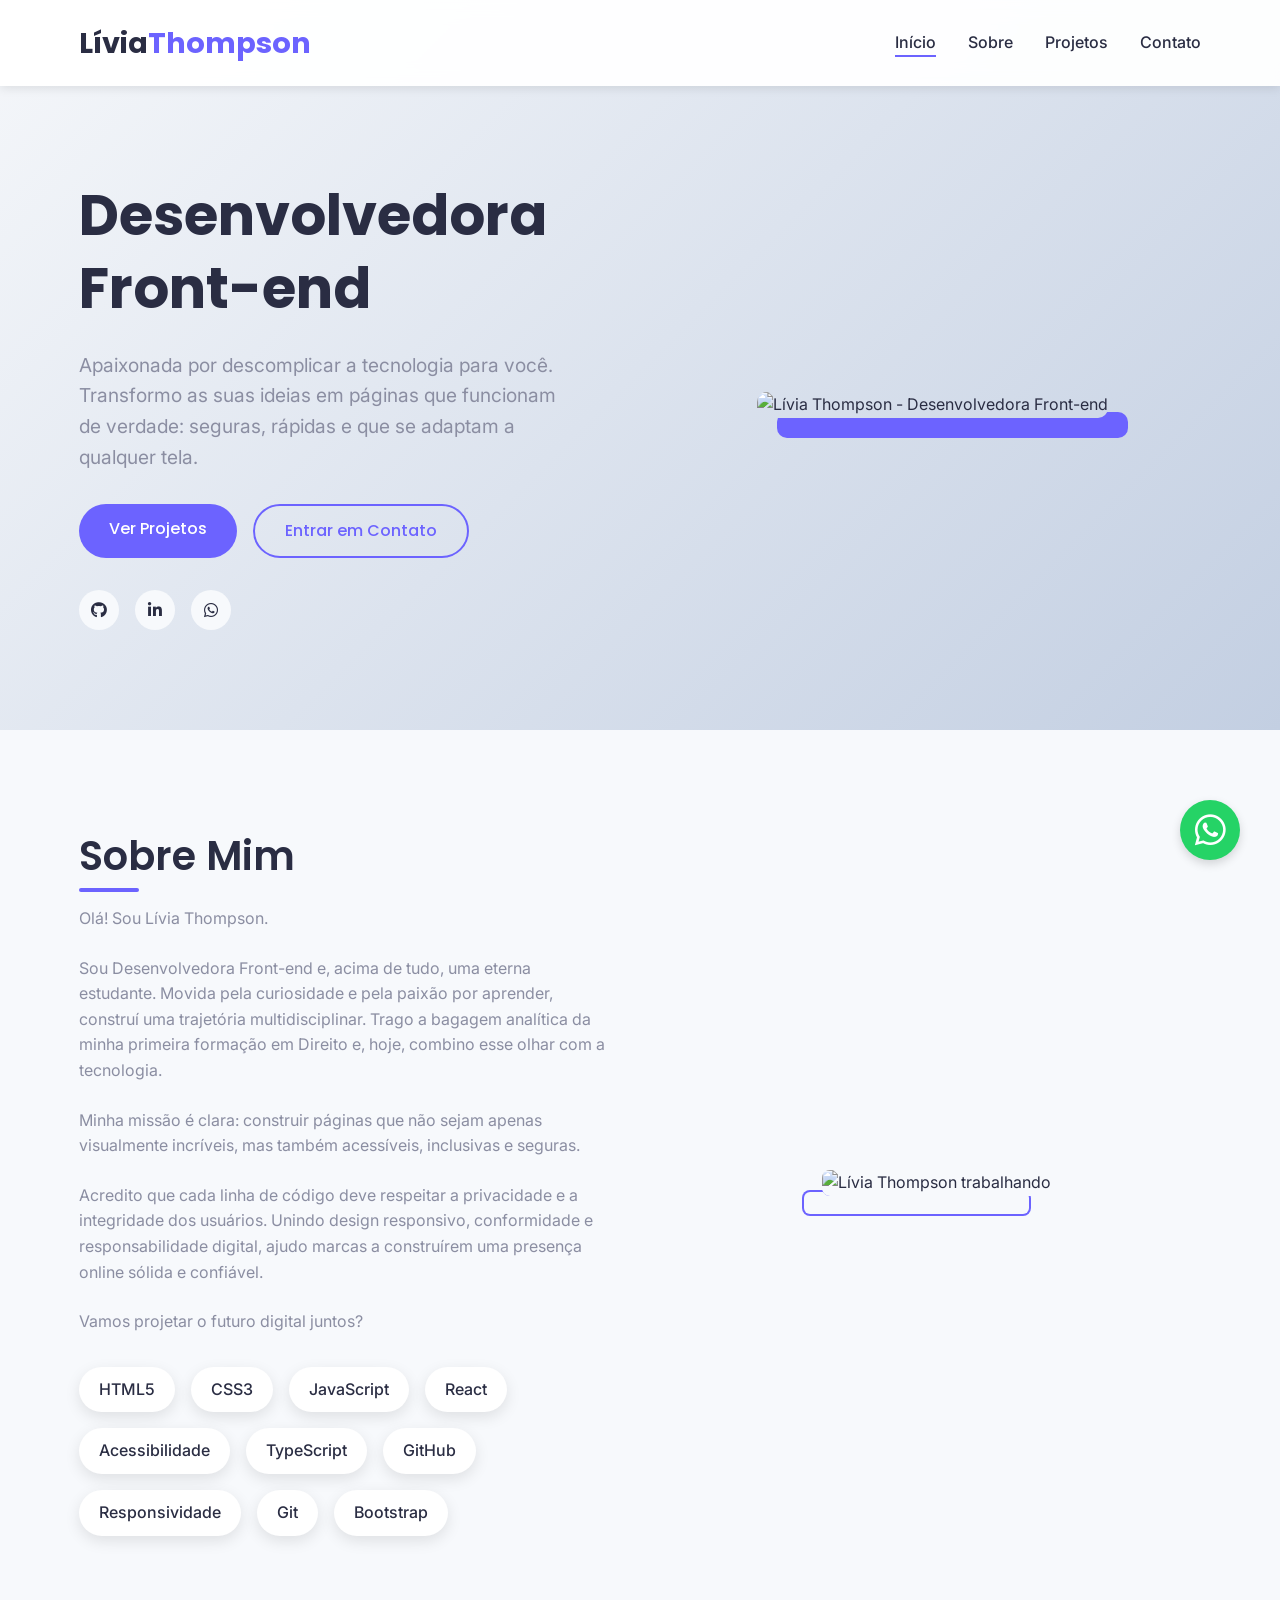
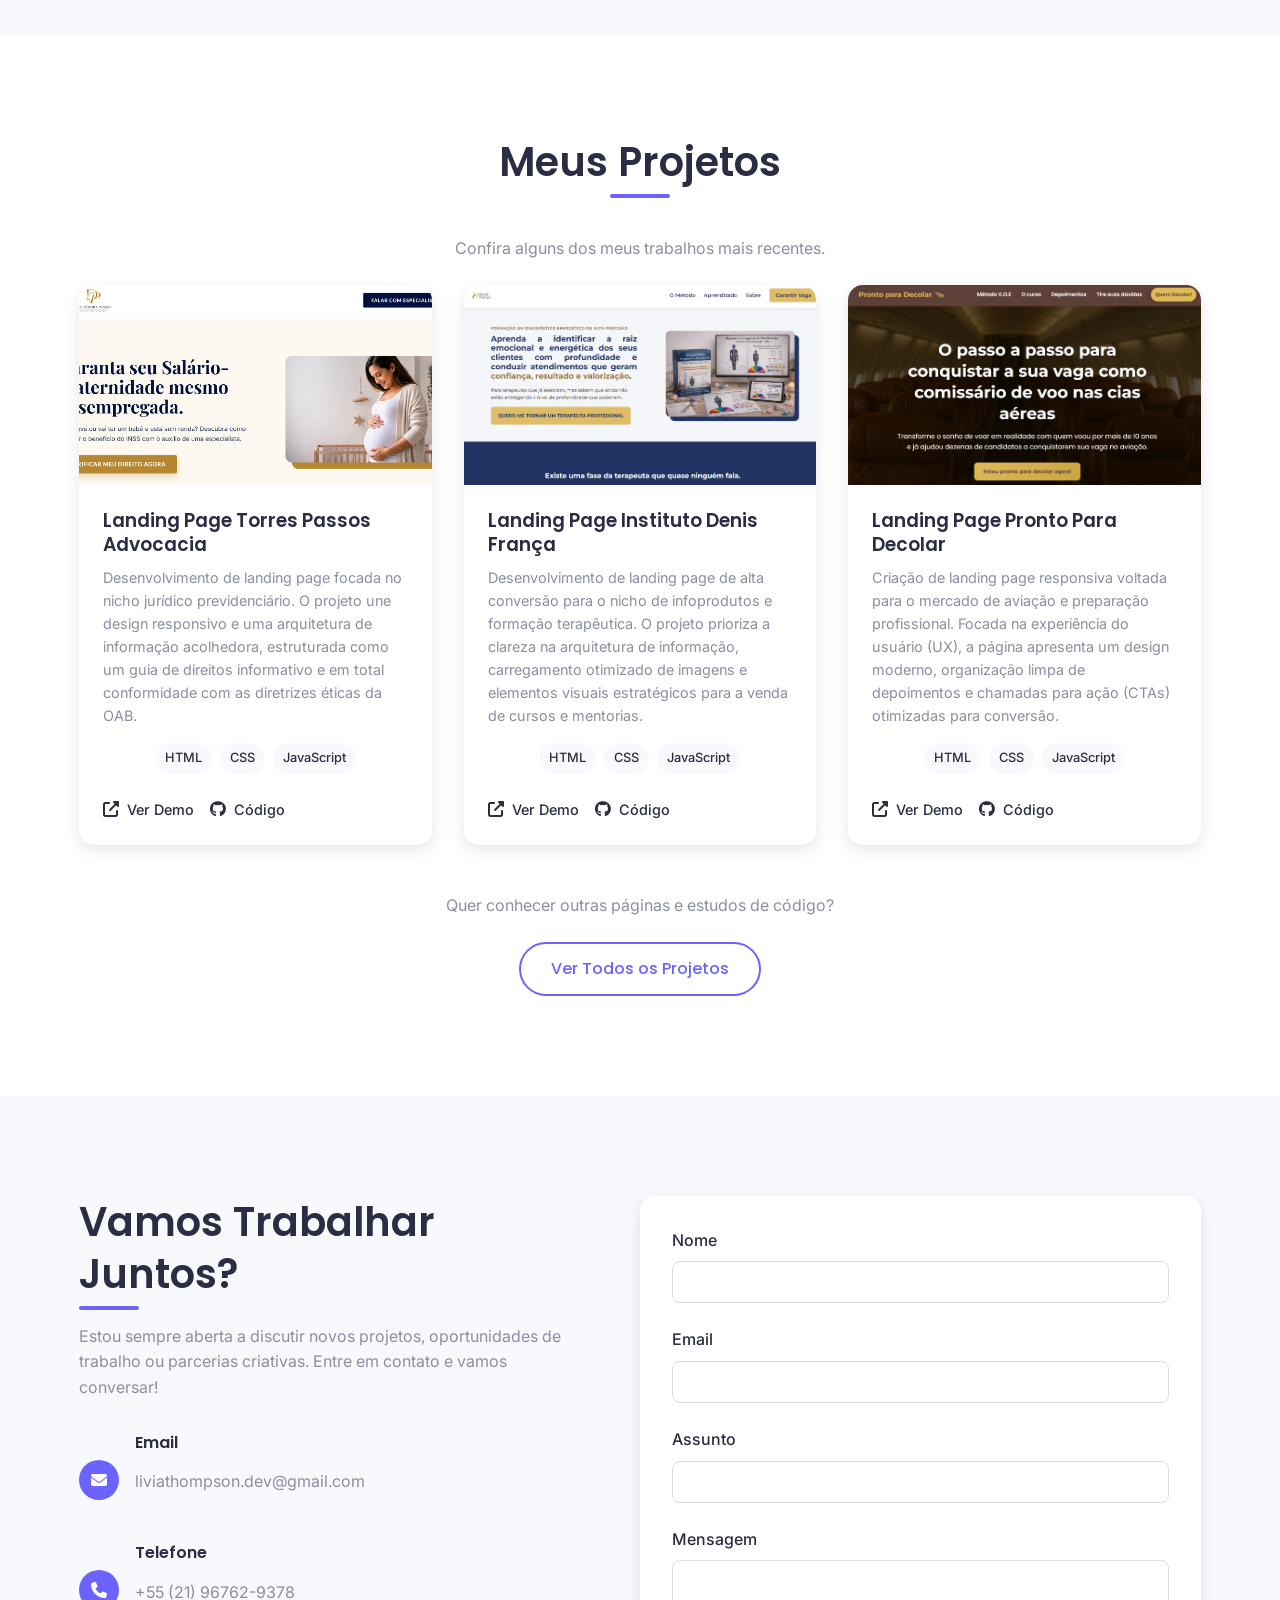
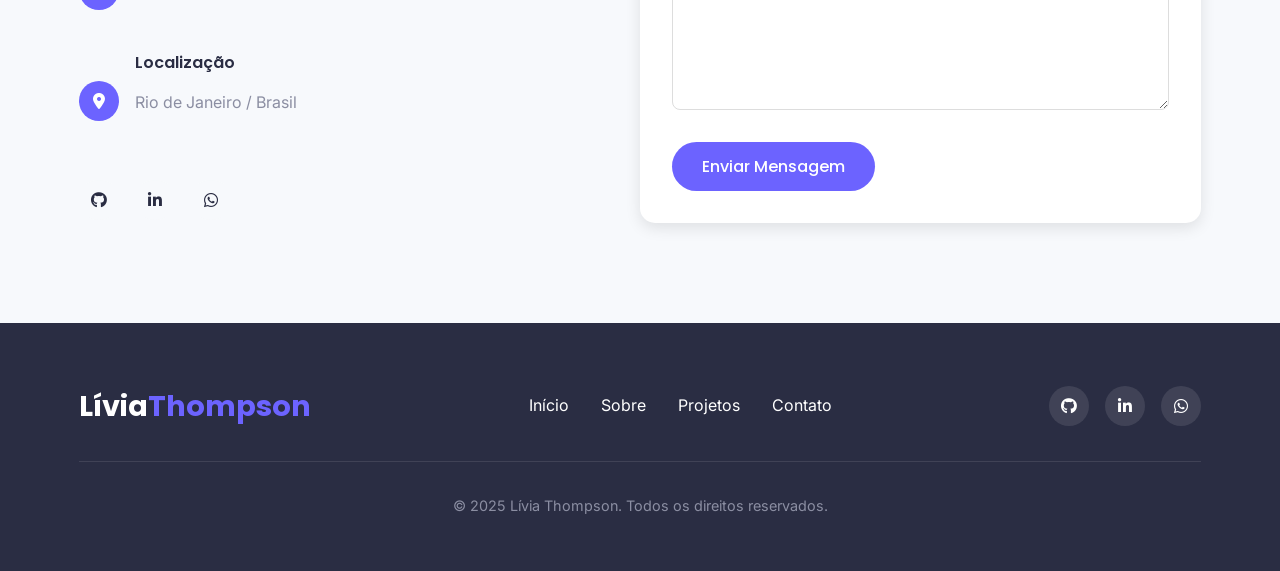
==== commit 72ad6cae: "Ajustes no sobre" ====
--- a/index.html
+++ b/index.html
@@ -104,8 +104,8 @@
                         pela paixão por aprender, construí uma trajetória multidisciplinar. Trago a bagagem analítica da
                         minha primeira formação em Direito e, hoje, combino esse olhar com a tecnologia.</p>
                     <p>Minha missão é clara: construir páginas que não sejam apenas visualmente incríveis, mas também
-                        acessíveis, inclusivas e seguras. Acredito que cada linha de código deve respeitar a privacidade
-                        e a integridade dos usuários. Unindo design responsivo, conformidade e responsabilidade digital,
+                        acessíveis, inclusivas e seguras.</p>
+                    <p>Acredito que cada linha de código deve respeitar a privacidade e a integridade dos usuários. Unindo design responsivo, conformidade e responsabilidade digital,
                         ajudo marcas a construírem uma presença online sólida e confiável.</p>
                     <p>Vamos projetar o futuro digital juntos?</p>
                     <div class="skills">
@@ -246,7 +246,7 @@
                             <i class="fas fa-phone"></i>
                             <div>
                                 <h4>Telefone</h4>
-                                <p>+55 (21) 96711-2839</p>
+                                <p>+55 (21) 96762-9378</p>
                             </div>
                         </div>
                         <div class="contact-item">
